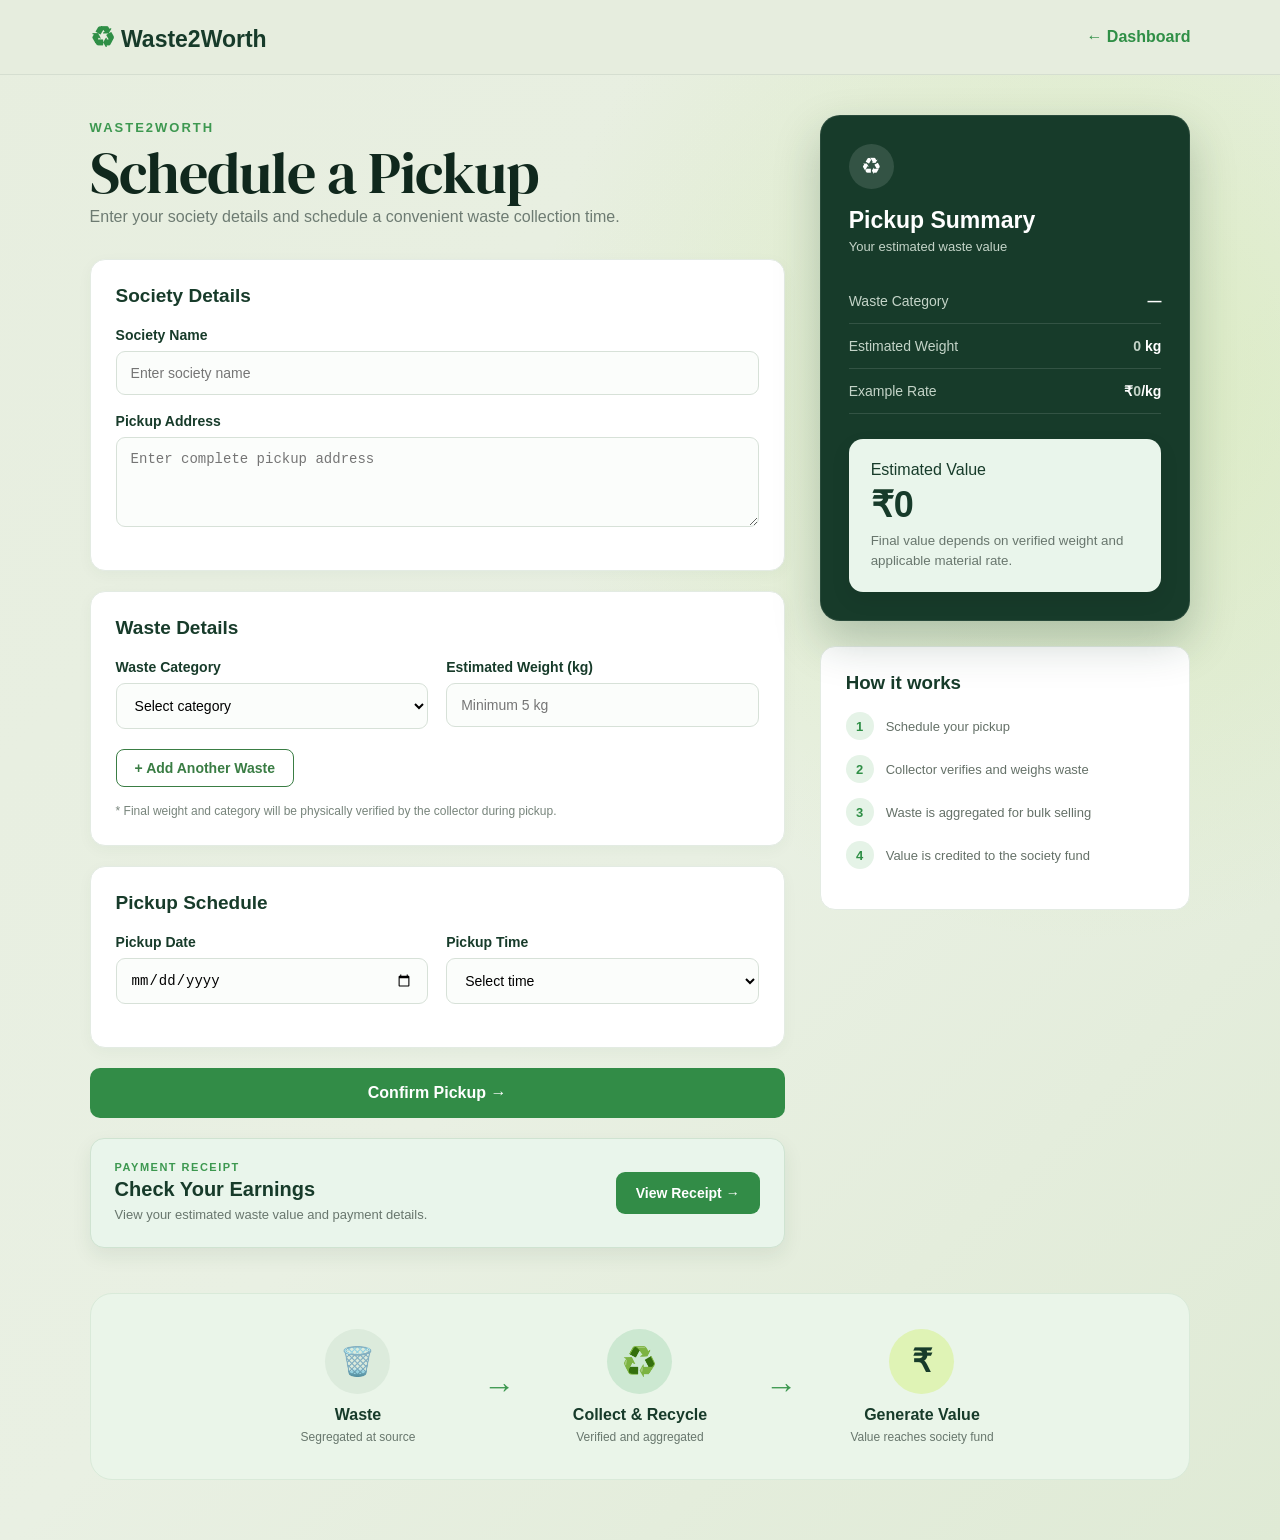
==== index.html @ 1c3fe6f7 "Add files via upload" ====
<!DOCTYPE html>
<html lang="en">

<head>
    <meta charset="UTF-8">
    <meta name="viewport" content="width=device-width, initial-scale=1.0">

    <title>Schedule Pickup | Waste2Worth</title>

    <link rel="preconnect" href="https://fonts.googleapis.com">
    <link rel="preconnect" href="https://fonts.gstatic.com" crossorigin>

    <link href="https://fonts.googleapis.com/css2?family=DM+Serif+Display:ital@0;1&display=swap" rel="stylesheet">

    <link rel="stylesheet" href="style.css">
</head>

<body>

    <!-- ================= NAVBAR ================= -->

    <header class="navbar">

        <div class="logo">
            <span>♻</span> Waste2Worth
        </div>

        <a href="index.html" class="back-btn">
            ← Dashboard
        </a>

    </header>


    <!-- ================= MAIN CONTAINER ================= -->

    <main class="container">

        <!-- ================= LEFT SECTION ================= -->

        <section class="form-section">

            <div class="heading">

                <p class="small-title">
                    WASTE2WORTH
                </p>

                <h1>
                    Schedule a Pickup
                </h1>

                <p>
                    Enter your society details and schedule a convenient
                    waste collection time.
                </p>

            </div>


            <form id="pickupForm">

                <!-- ================= SOCIETY DETAILS ================= -->

                <div class="form-card">

                    <h2>
                        Society Details
                    </h2>

                    <div class="input-group">

                        <label for="societyName">
                            Society Name
                        </label>

                        <input
                            type="text"
                            id="societyName"
                            placeholder="Enter society name"
                            required
                        >

                    </div>


                    <div class="input-group">

                        <label for="address">
                            Pickup Address
                        </label>

                        <textarea
                            id="address"
                            placeholder="Enter complete pickup address"
                            required
                        ></textarea>

                    </div>

                </div>


                <!-- ================= WASTE DETAILS ================= -->

                <div class="form-card">

                    <h2>
                        Waste Details
                    </h2>


                    <div id="wasteContainer">

                        <!-- FIRST WASTE ROW -->

                        <div class="row waste-row">

                            <div class="input-group">

                                <label>
                                    Waste Category
                                </label>

                                <select
                                    class="wasteType"
                                    required
                                >

                                    <option value="">
                                        Select category
                                    </option>

                                    <option value="plastic">
                                        Plastic
                                    </option>

                                    <option value="paper">
                                        Paper
                                    </option>

                                    <option value="metal">
                                        Metal
                                    </option>

                                    <option value="organic">
                                        Organic
                                    </option>

                                    <option value="mixed-recyclable">
                                        Other Recyclable
                                    </option>

                                </select>

                            </div>


                            <div class="input-group">

                                <label>
                                    Estimated Weight (kg)
                                </label>

                                <input
                                    type="number"
                                    class="weight"
                                    placeholder="Minimum 5 kg"
                                    min="5"
                                    step="0.1"
                                    required
                                >

                            </div>

                        </div>

                    </div>


                    <!-- ADD ANOTHER WASTE -->

                    <button
                        type="button"
                        id="addWasteBtn"
                        class="add-waste-btn"
                    >
                        + Add Another Waste
                    </button>


                    <p class="note">
                        * Final weight and category will be physically
                        verified by the collector during pickup.
                    </p>

                </div>


                <!-- ================= PICKUP SCHEDULE ================= -->

                <div class="form-card">

                    <h2>
                        Pickup Schedule
                    </h2>


                    <div class="row">

                        <div class="input-group">

                            <label for="pickupDate">
                                Pickup Date
                            </label>

                            <input
                                type="date"
                                id="pickupDate"
                                required
                            >

                        </div>


                        <div class="input-group">

                            <label for="pickupTime">
                                Pickup Time
                            </label>

                            <select
                                id="pickupTime"
                                required
                            >

                                <option value="">
                                    Select time
                                </option>

                                <option>
                                    9:00 AM - 10:00 AM
                                </option>

                                <option>
                                    10:00 AM - 11:00 AM
                                </option>

                                <option>
                                    11:00 AM - 12:00 PM
                                </option>

                                <option>
                                    2:00 PM - 3:00 PM
                                </option>

                                <option>
                                    4:00 PM - 5:00 PM
                                </option>

                            </select>

                        </div>

                    </div>

                </div>


                <!-- ================= CONFIRM BUTTON ================= -->

                <button
                    type="submit"
                    class="confirm-btn"
                >
                    Confirm Pickup →
                </button>


                <!-- ================= PAYMENT RECEIPT ================= -->

                <div class="payment-receipt-box">

                    <div class="payment-receipt-content">

                        <span class="payment-label">
                            PAYMENT RECEIPT
                        </span>

                        <h3>
                            Check Your Earnings
                        </h3>

                        <p>
                            View your estimated waste value and
                            payment details.
                        </p>

                    </div>


                    <button
                        type="button"
                        onclick="goToPayment()"
                    >
                        View Receipt →
                    </button>

                </div>

            </form>

        </section>


        <!-- ================= RIGHT SUMMARY ================= -->

        <aside class="summary">

            <div class="summary-card">

                <div class="summary-icon">
                    ♻
                </div>


                <h2>
                    Pickup Summary
                </h2>


                <p class="summary-subtitle">
                    Your estimated waste value
                </p>


                <div class="summary-item">

                    <span>
                        Waste Category
                    </span>

                    <strong id="summaryWaste">
                        —
                    </strong>

                </div>


                <div class="summary-item">

                    <span>
                        Estimated Weight
                    </span>

                    <strong>

                        <span id="summaryWeight">
                            0
                        </span>

                        kg

                    </strong>

                </div>


                <div class="summary-item">

                    <span>
                        Example Rate
                    </span>

                    <strong>

                        ₹<span id="summaryRate">
                            0
                        </span>/kg

                    </strong>

                </div>


                <!-- VALUE BOX -->

                <div class="value-box">

                    <span>
                        Estimated Value
                    </span>

                    <h3>
                        ₹<span id="estimatedValue">
                            0
                        </span>
                    </h3>

                    <small>
                        Final value depends on verified weight
                        and applicable material rate.
                    </small>

                </div>

            </div>


            <!-- ================= HOW IT WORKS ================= -->

            <div class="info-card">

                <h3>
                    How it works
                </h3>


                <div class="step">

                    <span>
                        1
                    </span>

                    <p>
                        Schedule your pickup
                    </p>

                </div>


                <div class="step">

                    <span>
                        2
                    </span>

                    <p>
                        Collector verifies and weighs waste
                    </p>

                </div>


                <div class="step">

                    <span>
                        3
                    </span>

                    <p>
                        Waste is aggregated for bulk selling
                    </p>

                </div>


                <div class="step">

                    <span>
                        4
                    </span>

                    <p>
                        Value is credited to the society fund
                    </p>

                </div>

            </div>

        </aside>

    </main>


    <!-- ================= WASTE JOURNEY ================= -->

    <section class="waste-journey">


        <div class="journey-item">

            <div class="journey-icon waste-icon">
                🗑️
            </div>

            <h3>
                Waste
            </h3>

            <p>
                Segregated at source
            </p>

        </div>


        <div class="journey-arrow">
            →
        </div>


        <div class="journey-item">

            <div class="journey-icon recycle-icon">
                ♻️
            </div>

            <h3>
                Collect & Recycle
            </h3>

            <p>
                Verified and aggregated
            </p>

        </div>


        <div class="journey-arrow">
            →
        </div>


        <div class="journey-item">

            <div class="journey-icon money-icon">
                ₹
            </div>

            <h3>
                Generate Value
            </h3>

            <p>
                Value reaches society fund
            </p>

        </div>

    </section>


    <!-- ================= SUCCESS POPUP ================= -->

    <div
        id="successMessage"
        class="success-message"
    >

        <div class="success-box">

            <div class="check">
                ✓
            </div>

            <h2>
                Pickup Scheduled!
            </h2>

            <p>
                Your pickup request has been successfully submitted.
            </p>

            <button onclick="closeSuccess()">
                Done
            </button>

        </div>

    </div>


    <!-- ================= JAVASCRIPT ================= -->

    <script src="app.js"></script>

</body>

</html>
---- style.css ----
/* ===============================
   RESET
================================ */

* {
    margin: 0;
    padding: 0;
    box-sizing: border-box;
}


/* ===============================
   BODY
================================ */

body {

    margin: 0;

    color: #173b2a;

    background:
        radial-gradient(
            circle at 85% 25%,
            rgba(190, 225, 130, 0.35),
            transparent 35%
        ),

        linear-gradient(
            135deg,
            #e7eedf 0%,
            #e9f0e3 55%,
            #dfead5 100%
        );

    min-height: 100vh;

    font-family: Arial, sans-serif;
}


/* ===============================
   NAVBAR
================================ */

.navbar {

    height: 75px;

    background: #e6edde;

    display: flex;

    align-items: center;

    justify-content: space-between;

    padding: 0 7%;

    border-bottom:
        1px solid rgba(23, 59, 42, 0.08);
}


.logo {

    font-size: 23px;

    font-weight: bold;
}


.logo span {

    color: #2f8f46;

    font-size: 28px;
}


.back-btn {

    text-decoration: none;

    color: #2f8f46;

    font-weight: bold;

    transition: 0.2s;
}


.back-btn:hover {

    color: #26763a;
}


/* ===============================
   MAIN CONTAINER
================================ */

.container {

    width: 86%;

    max-width: 1200px;

    margin: 45px auto;

    display: grid;

    grid-template-columns: 1.5fr 0.8fr;

    gap: 35px;
}


/* ===============================
   HEADING
================================ */

.small-title {

    color: #3d9850;

    font-size: 13px;

    font-weight: bold;

    letter-spacing: 2px;

    margin-bottom: 8px;
}


.heading h1 {

    font-family: "DM Serif Display", serif;

    font-size: 58px;

    font-weight: 400;

    line-height: 1.05;

    letter-spacing: -1px;

    color: #10281d;
}


.heading > p:last-child {

    color: #6d7b72;

    margin-bottom: 30px;

    line-height: 1.6;
}


/* ===============================
   FORM CARD
================================ */

.form-card {

    background: white;

    padding: 25px;

    border-radius: 15px;

    margin-bottom: 20px;

    border: 1px solid #e3ebe3;

    box-shadow:
        0 4px 15px rgba(30, 70, 40, 0.04);
}


.form-card h2 {

    font-size: 19px;

    margin-bottom: 20px;
}


/* ===============================
   ROW
================================ */

.row {

    display: grid;

    grid-template-columns: 1fr 1fr;

    gap: 18px;
}


/* ===============================
   INPUT GROUP
================================ */

.input-group {

    display: flex;

    flex-direction: column;

    margin-bottom: 18px;
}


.input-group label {

    font-size: 14px;

    font-weight: bold;

    margin-bottom: 8px;
}


.input-group input,
.input-group textarea,
.input-group select {

    width: 100%;

    padding: 13px 14px;

    border:
        1px solid #d7e1d8;

    border-radius: 9px;

    font-size: 14px;

    outline: none;

    background: #fbfdfb;
}


.input-group textarea {

    height: 90px;

    resize: vertical;
}


.input-group input:focus,
.input-group textarea:focus,
.input-group select:focus {

    border-color: #3d9850;

    box-shadow:
        0 0 0 3px rgba(61, 152, 80, 0.1);
}


/* ===============================
   ADD ANOTHER WASTE
================================ */

.add-waste-btn {

    margin-top: 2px;

    margin-bottom: 15px;

    padding: 10px 18px;

    border:
        1px solid #3A7D44;

    border-radius: 8px;

    background: white;

    color: #3A7D44;

    font-size: 14px;

    font-weight: 600;

    cursor: pointer;

    transition: all 0.3s ease;
}


.add-waste-btn:hover {

    background: #3A7D44;

    color: white;

    transform: translateY(-2px);

    box-shadow:
        0 4px 10px rgba(58, 125, 68, 0.2);
}


.add-waste-btn:active {

    transform: translateY(0);
}


/* ===============================
   NOTE
================================ */

.note {

    font-size: 12px;

    color: #78857c;

    line-height: 1.5;
}


/* ===============================
   CONFIRM BUTTON
================================ */

.confirm-btn {

    width: 100%;

    border: none;

    background: #328c47;

    color: white;

    padding: 16px;

    border-radius: 10px;

    font-size: 16px;

    font-weight: bold;

    cursor: pointer;

    transition: 0.2s;
}


.confirm-btn:hover {

    background: #173b2a;

    transform: translateY(-1px);
}


/* ===============================
   PAYMENT RECEIPT BOX
================================ */

.payment-receipt-box {

    margin-top: 20px;

    padding: 22px 24px;

    background: #e9f5eb;

    border:
        1px solid #cfe3d1;

    border-radius: 14px;

    display: flex;

    align-items: center;

    justify-content: space-between;

    gap: 20px;

    box-shadow:
        0 8px 20px rgba(23, 59, 42, 0.08);

    transition: all 0.3s ease;
}


.payment-receipt-box:hover {

    transform: translateY(-2px);

    box-shadow:
        0 10px 25px rgba(23, 59, 42, 0.12);
}


/* PAYMENT TEXT */

.payment-receipt-content {

    display: flex;

    flex-direction: column;
}


.payment-label {

    color: #3d9850;

    font-size: 11px;

    font-weight: bold;

    letter-spacing: 1.5px;

    margin-bottom: 5px;
}


.payment-receipt-content h3 {

    color: #173b2a;

    font-size: 20px;

    margin: 0 0 5px;
}


.payment-receipt-content p {

    color: #68766d;

    font-size: 13px;

    margin: 0;

    line-height: 1.4;
}


/* PAYMENT BUTTON */

.payment-receipt-box button {

    border: none;

    background: #328c47;

    color: white;

    padding: 13px 20px;

    border-radius: 9px;

    font-size: 14px;

    font-weight: bold;

    cursor: pointer;

    white-space: nowrap;

    transition: 0.2s;
}


.payment-receipt-box button:hover {

    background: #173b2a;

    transform: translateY(-1px);

    box-shadow:
        0 5px 12px rgba(23, 59, 42, 0.18);
}


/* ===============================
   SUMMARY
================================ */

.summary-card {

    background: #173b2a;

    color: white;

    padding: 28px;

    border-radius: 20px;

    position: sticky;

    top: 25px;

    box-shadow:
        0 20px 45px rgba(23, 59, 42, 0.25);

    transform: translateY(-5px);

    border:
        1px solid rgba(255, 255, 255, 0.08);
}


.summary-icon {

    width: 45px;

    height: 45px;

    background:
        rgba(255, 255, 255, 0.12);

    border-radius: 50%;

    display: flex;

    align-items: center;

    justify-content: center;

    font-size: 23px;

    margin-bottom: 18px;
}


.summary-card h2 {

    font-size: 23px;
}


.summary-subtitle {

    color: #c4d4c8;

    font-size: 13px;

    margin-top: 5px;

    margin-bottom: 25px;
}


.summary-item {

    display: flex;

    justify-content: space-between;

    gap: 15px;

    padding: 14px 0;

    border-bottom:
        1px solid rgba(255, 255, 255, 0.12);

    font-size: 14px;
}


.summary-item span:first-child {

    color: #c4d4c8;
}


/* ===============================
   VALUE BOX
================================ */

.value-box {

    margin-top: 25px;

    background: #e9f5eb;

    color: #173b2a;

    padding: 22px;

    border-radius: 14px;

    box-shadow:
        0 8px 20px rgba(0, 0, 0, 0.08);
}


.value-box h3 {

    font-size: 36px;

    margin: 5px 0;

    font-weight: 800;
}


.value-box small {

    color: #68766d;

    line-height: 1.4;
}


/* ===============================
   HOW IT WORKS
================================ */

.info-card {

    background: white;

    padding: 25px;

    margin-top: 20px;

    border-radius: 15px;

    border:
        1px solid #e3ebe3;
}


.info-card h3 {

    margin-bottom: 18px;
}


.step {

    display: flex;

    align-items: center;

    gap: 12px;

    margin: 15px 0;
}


.step span {

    min-width: 28px;

    height: 28px;

    border-radius: 50%;

    background: #e5f3e7;

    color: #2f8f46;

    display: flex;

    align-items: center;

    justify-content: center;

    font-weight: bold;

    font-size: 13px;
}


.step p {

    font-size: 13px;

    color: #657168;
}


/* ===============================
   WASTE JOURNEY
================================ */

.waste-journey {

    width: 86%;

    max-width: 1200px;

    margin: 20px auto 60px;

    padding: 35px 30px;

    background: #eaf5e9;

    border-radius: 22px;

    display: flex;

    align-items: center;

    justify-content: center;

    gap: 35px;

    border:
        1px solid #d9ead9;
}


.journey-item {

    text-align: center;

    min-width: 180px;
}


.journey-icon {

    width: 65px;

    height: 65px;

    margin: 0 auto 12px;

    border-radius: 50%;

    display: flex;

    align-items: center;

    justify-content: center;

    font-size: 28px;
}


.waste-icon {

    background: #dcebdc;
}


.recycle-icon {

    background: #cce8d1;
}


.money-icon {

    background: #dff3b5;

    color: #173b2a;

    font-size: 32px;

    font-weight: bold;
}


.journey-item h3 {

    font-size: 16px;

    margin-bottom: 6px;
}


.journey-item p {

    color: #68776d;

    font-size: 12px;
}


.journey-arrow {

    font-size: 32px;

    color: #3d9850;

    font-weight: bold;
}


/* ===============================
   SUCCESS MESSAGE
================================ */

.success-message {

    display: none;

    position: fixed;

    inset: 0;

    background:
        rgba(10, 35, 20, 0.55);

    align-items: center;

    justify-content: center;

    z-index: 100;
}


.success-box {

    background: white;

    width: 90%;

    max-width: 400px;

    padding: 35px;

    border-radius: 18px;

    text-align: center;
}


.check {

    width: 55px;

    height: 55px;

    background: #dff1e2;

    color: #2f8f46;

    border-radius: 50%;

    margin: 0 auto 15px;

    display: flex;

    align-items: center;

    justify-content: center;

    font-size: 28px;
}


.success-box h2 {

    margin-bottom: 10px;
}


.success-box p {

    color: #68766d;

    margin-bottom: 22px;
}


.success-box button {

    border: none;

    background: #328c47;

    color: white;

    padding: 12px 30px;

    border-radius: 8px;

    cursor: pointer;

    font-weight: bold;
}


/* ===============================
   MOBILE
================================ */

@media (max-width: 850px) {

    .container {

        grid-template-columns: 1fr;
    }


    .summary-card {

        position: static;
    }


    .row {

        grid-template-columns: 1fr;

        gap: 0;
    }


    .heading h1 {

        font-size: 42px;
    }


    .waste-journey {

        flex-direction: column;

        gap: 20px;
    }


    .journey-arrow {

        transform: rotate(90deg);
    }

}


/* ===============================
   SMALL MOBILE
================================ */

@media (max-width: 600px) {

    .navbar {

        padding: 0 5%;
    }


    .logo {

        font-size: 19px;
    }


    .container {

        width: 92%;

        margin: 30px auto;
    }


    .heading h1 {

        font-size: 36px;
    }


    .form-card {

        padding: 20px;
    }


    .payment-receipt-box {

        flex-direction: column;

        align-items: flex-start;
    }


    .payment-receipt-box button {

        width: 100%;
    }


    .waste-journey {

        width: 92%;

        padding: 30px 20px;
    }

}
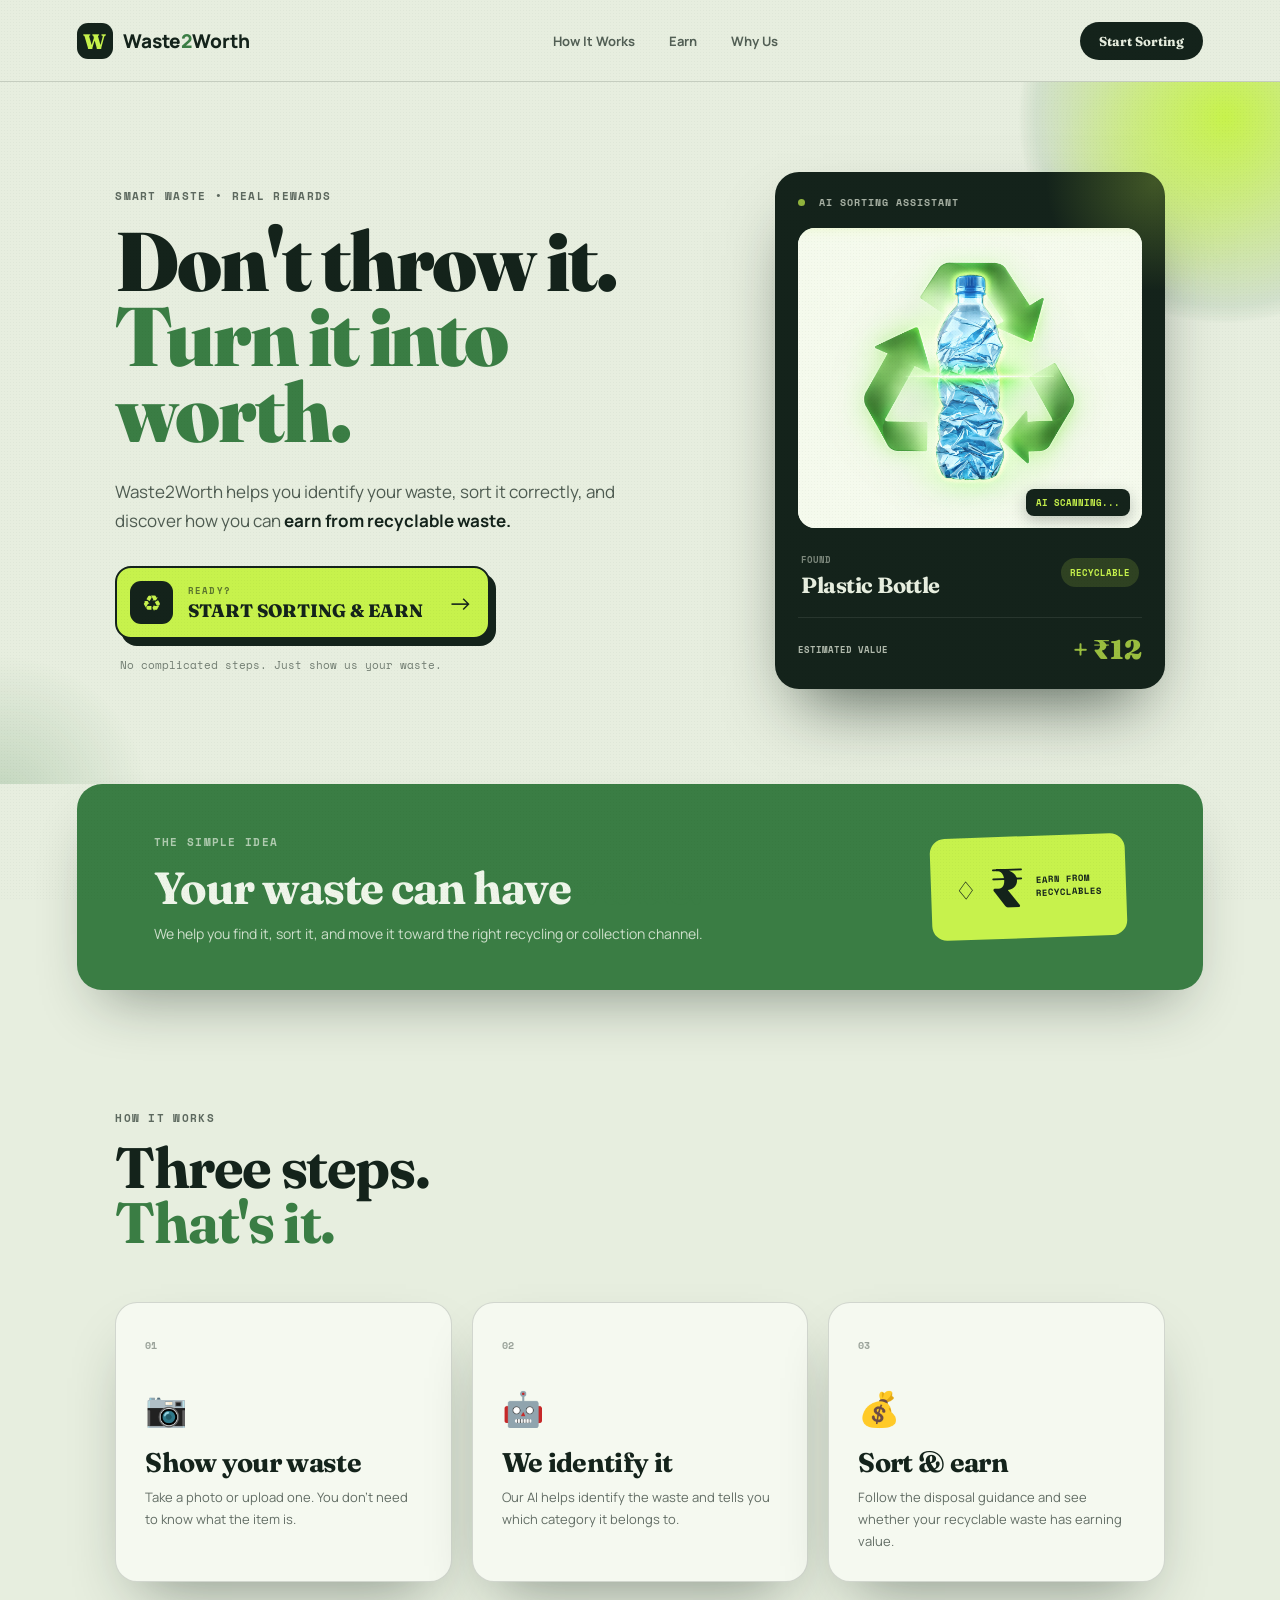
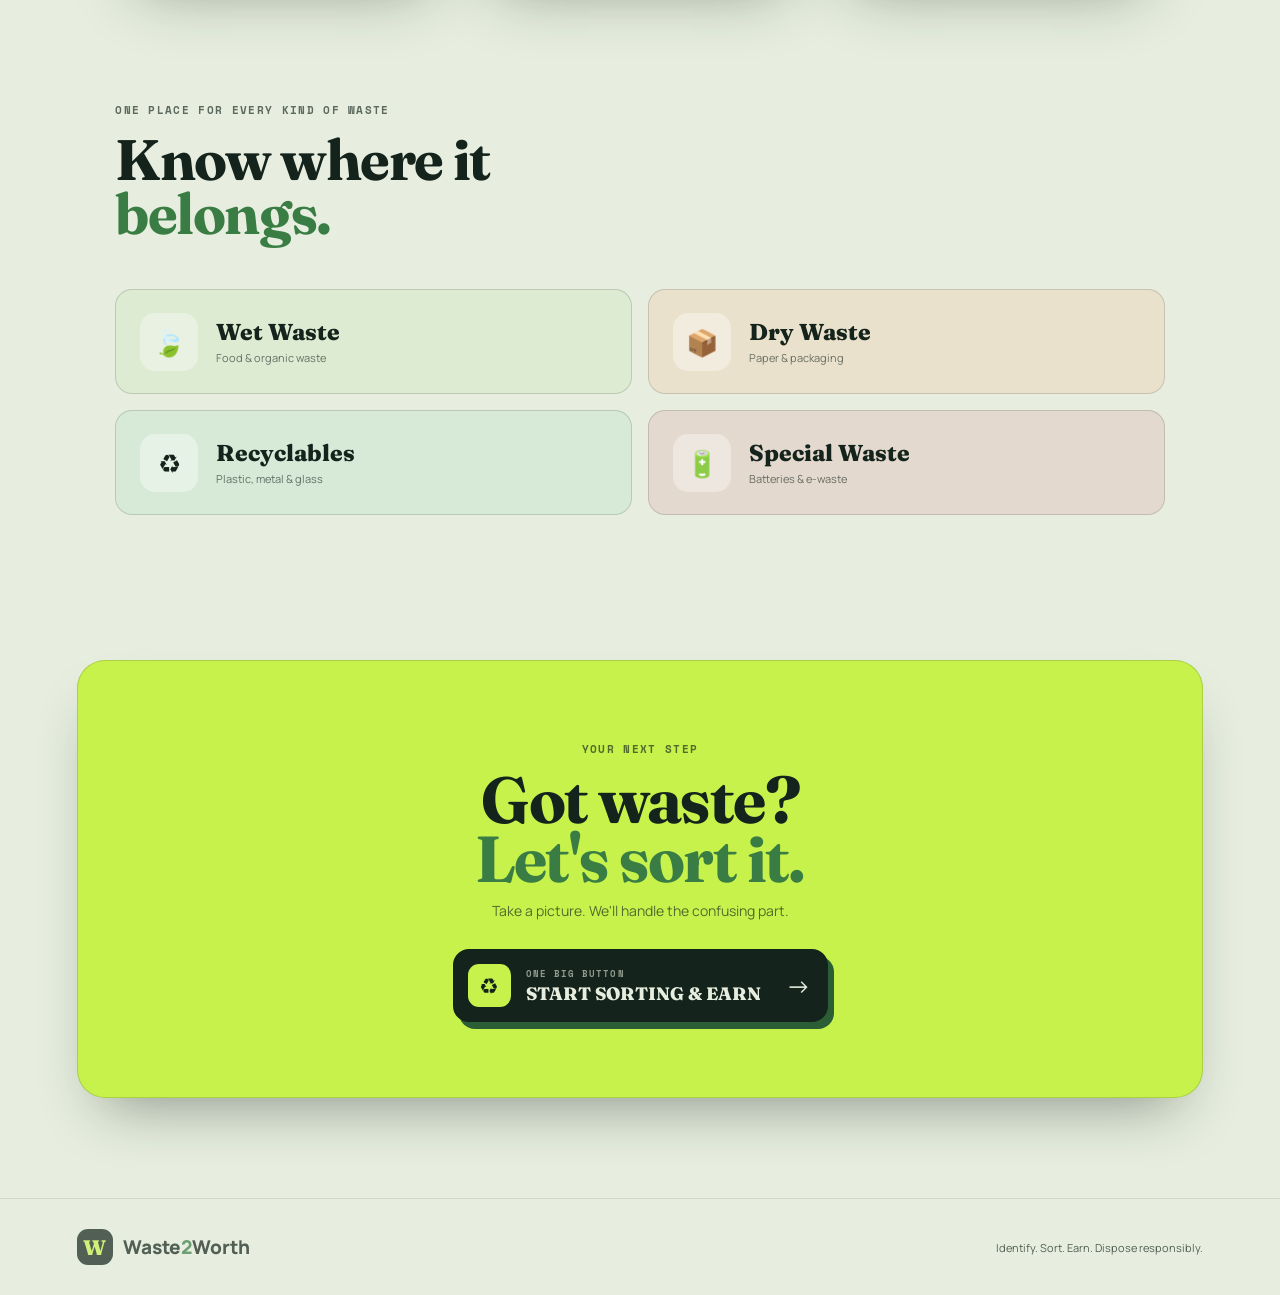
==== commit 60896a90: "Set Waste2Worth landing page as homepage" ====
--- a/index.html
+++ b/index.html
@@ -1,581 +1,276 @@
 <!DOCTYPE html>
 <html lang="en">
-
 <head>
-    <meta charset="UTF-8">
-    <meta name="viewport" content="width=device-width, initial-scale=1.0">
-
-    <title>Schedule Pickup | Waste2Worth</title>
-
-    <link rel="preconnect" href="https://fonts.googleapis.com">
-    <link rel="preconnect" href="https://fonts.gstatic.com" crossorigin>
-
-    <link href="https://fonts.googleapis.com/css2?family=DM+Serif+Display:ital@0;1&display=swap" rel="stylesheet">
-
-    <link rel="stylesheet" href="style.css">
+  <meta charset="UTF-8">
+  <meta name="viewport" content="width=device-width, initial-scale=1.0">
+  <title>Waste2Worth — Turn Waste Into Worth</title>
+  <link rel="preconnect" href="https://fonts.googleapis.com">
+  <link rel="preconnect" href="https://fonts.gstatic.com" crossorigin>
+  <link href="https://fonts.googleapis.com/css2?family=Fraunces:wght@500;700;800;900&family=Manrope:wght@400;500;600;700;800&family=Space+Mono:wght@400;700&display=swap" rel="stylesheet">
+<style>
+*{box-sizing:border-box;margin:0;padding:0}
+:root{
+ --ink:#14231B;--kraft:#E7EEDF;--kraft-dim:#D9E5CC;--leaf:#3A7D44;
+ --leaf-deep:#2C5E35;--sage:#8AA679;--compost:#6B4F3B;--credit:#C7F24C;
+ --line:rgba(20,35,27,.16);--paper:#F5F9F0;
+ --shadow:0 30px 60px -25px rgba(20,35,27,.45)
+}
+html{scroll-behavior:smooth}
+body{background:var(--kraft);color:var(--ink);font-family:Manrope,sans-serif;overflow-x:hidden}
+body:before{content:"";position:fixed;inset:0;pointer-events:none;opacity:.5;background-image:radial-gradient(rgba(20,35,27,.06) .7px,transparent .7px);background-size:3px 3px;z-index:20}
+h1,h2,h3{font-family:Fraunces,serif;letter-spacing:-.025em}
+a{text-decoration:none;color:inherit}
+
+.nav{height:82px;padding:0 6vw;display:flex;align-items:center;justify-content:space-between;border-bottom:1px solid var(--line);position:relative;z-index:10}
+.logo{display:flex;align-items:center;gap:10px;font-weight:800;font-size:19px}
+.logo>span:last-child>span{color:var(--leaf)}
+.logo-mark{width:36px;height:36px;border-radius:11px;background:var(--ink);color:var(--credit);display:grid;place-items:center;font-family:Fraunces;font-size:21px}
+.nav nav{display:flex;gap:34px;font-size:13px;font-weight:700}
+.nav nav a{opacity:.7;transition:.2s}.nav nav a:hover{opacity:1}
+.nav-cta{background:var(--ink);color:var(--kraft);padding:11px 19px;border-radius:999px;font-family:Fraunces;font-weight:700;font-size:13px;transition:.22s}
+.nav-cta:hover{background:var(--leaf-deep);transform:translateY(-2px)}
+
+.hero{min-height:650px;padding:90px 9vw 95px;display:grid;grid-template-columns:1.05fr .75fr;gap:9vw;align-items:center;position:relative;overflow:hidden}
+.blob{position:absolute;border-radius:50%;filter:blur(1px);pointer-events:none}
+.blob-one{width:410px;height:410px;right:-150px;top:-170px;background:radial-gradient(circle,var(--credit),rgba(58,125,68,.12) 65%,transparent 72%)}
+.blob-two{width:300px;height:300px;left:-150px;bottom:-170px;background:radial-gradient(circle,rgba(58,125,68,.22),transparent 70%)}
+.hero-copy{position:relative;z-index:2;max-width:720px}
+.eyebrow{font-family:"Space Mono",monospace;font-size:11px;font-weight:700;letter-spacing:.12em;opacity:.65}
+.hero h1{font-size:clamp(54px,6.5vw,92px);line-height:.91;margin:20px 0 27px;font-weight:900}
+em{font-style:normal;color:var(--leaf)}
+.hero-text{font-size:17px;line-height:1.7;max-width:600px;color:rgba(20,35,27,.72)}
+.hero-text strong{color:var(--ink)}
+
+.main-button{display:flex;align-items:center;gap:15px;width:max-content;margin-top:31px;padding:13px 15px 13px 13px;background:var(--credit);border:2px solid var(--ink);border-radius:16px;box-shadow:6px 7px 0 var(--ink);transition:transform .22s cubic-bezier(.34,1.56,.64,1),box-shadow .22s}
+.main-button:hover{transform:translate(2px,2px);box-shadow:3px 4px 0 var(--ink)}
+.main-button .button-icon{width:43px;height:43px;border-radius:11px;background:var(--ink);color:var(--credit);display:grid;place-items:center;font-size:22px}
+.main-button small{display:block;font:700 9px "Space Mono";letter-spacing:.12em;opacity:.6;margin-bottom:2px}
+.main-button strong{font:800 18px Fraunces,serif;display:block}
+.arrow{font-size:25px;margin-left:10px}
+.micro-note{font:11px "Space Mono";opacity:.55;margin:18px 0 0 5px}
+
+.hero-card{background:var(--ink);color:var(--kraft);border-radius:24px;padding:23px;box-shadow:0 35px 65px -25px rgba(20,35,27,.7);position:relative;z-index:2;transition:transform .35s ease-out,box-shadow .35s}
+.hero-card:before{content:"";position:absolute;width:220px;height:220px;right:-100px;top:-100px;border-radius:50%;background:radial-gradient(circle,rgba(199,242,76,.25),transparent 70%)}
+.card-top{font:700 10px "Space Mono";letter-spacing:.1em;opacity:.7;margin-bottom:18px}
+.live-dot{display:inline-block;width:7px;height:7px;border-radius:50%;background:var(--credit);margin-right:7px}
+.waste-photo{height:300px;border-radius:17px;background:#eef6e7;position:relative;overflow:hidden;display:flex;align-items:center;justify-content:center}
+.waste-photo:after{content:"";position:absolute;inset:0;background:radial-gradient(circle at 50% 45%,rgba(255,255,255,.12),transparent 55%);pointer-events:none;z-index:2}
+.scan-image{width:100%;height:100%;object-fit:cover;display:block;position:relative;z-index:1}
+.scan-overlay{position:absolute;left:0;right:0;top:-5%;height:3px;background:var(--credit);box-shadow:0 0 18px 5px rgba(199,242,76,.55);z-index:4;animation:scanMove 2.7s ease-in-out infinite}
+.scan-label{position:absolute;right:12px;bottom:12px;background:var(--ink);color:var(--credit);padding:7px 10px;border-radius:8px;font:700 9px "Space Mono";z-index:5;box-shadow:0 5px 15px rgba(20,35,27,.25)}
+@keyframes scanMove{0%,100%{top:4%}50%{top:94%}}
+.result{display:flex;align-items:center;justify-content:space-between;padding:18px 3px}
+.result-label{font:700 9px "Space Mono";opacity:.5}.result h3{font-size:22px;margin-top:3px}
+.category{font:700 9px "Space Mono";background:rgba(199,242,76,.15);color:var(--credit);padding:8px 9px;border-radius:999px}
+.earn-strip{border-top:1px solid rgba(231,238,223,.13);padding-top:15px;display:flex;justify-content:space-between;align-items:center;font:700 9px "Space Mono";opacity:.75}
+.earn-strip strong{font:900 27px Fraunces;color:var(--credit)}
+
+.earn-banner{margin:0 6vw;padding:45px 6vw;background:var(--leaf);color:#eef5e9;border-radius:25px;display:flex;justify-content:space-between;align-items:center;box-shadow:var(--shadow)}
+.earn-banner h2{font-size:45px;margin:9px 0 8px}.earn-banner p{max-width:650px;opacity:.82;font-size:14px;line-height:1.6}
+.big-earn{display:flex;align-items:center;gap:13px;background:var(--credit);color:var(--ink);padding:17px 24px;border-radius:15px;transform:rotate(-2deg);white-space:nowrap}
+.big-earn strong{font:900 55px Fraunces}.big-earn span{font-size:25px}.big-earn small{font:700 9px "Space Mono";line-height:1.4}
+
+.how,.categories{padding:115px 9vw}
+.section-heading h2{font-size:57px;line-height:.95;margin-top:14px}
+.steps{display:grid;grid-template-columns:repeat(3,1fr);gap:20px;margin-top:52px}
+.step-card{background:var(--paper);border:1px solid var(--line);border-radius:22px;padding:29px;min-height:260px;box-shadow:var(--shadow);position:relative;transition:transform .35s ease-out,box-shadow .35s}
+.step-card:hover{box-shadow:0 38px 70px -25px rgba(20,35,27,.5)}
+.step-number{font:700 10px "Space Mono";opacity:.4}
+.step-icon{font-size:34px;margin:31px 0 15px}.step-card h3{font-size:27px}.step-card p{font-size:13px;line-height:1.7;opacity:.65;margin-top:7px}
+
+.categories{padding-top:0}.category-grid{display:grid;grid-template-columns:repeat(2,1fr);gap:16px;margin-top:48px}
+.category-card{min-height:105px;padding:20px 24px;border-radius:17px;display:flex;align-items:center;gap:18px;border:1px solid var(--line);transition:transform .3s}
+.category-card>span{width:58px;height:58px;border-radius:15px;display:grid;place-items:center;font-size:26px;background:rgba(255,255,255,.35)}
+.category-card b{display:block;font:800 23px Fraunces}.category-card small{display:block;font-size:11px;opacity:.6;margin-top:4px}
+.wet{background:#dcebd2}.dry{background:#e9e1cc}.recycle{background:#d6ead7}.special{background:#e4d9ce}
+
+.final-cta{padding:30px 6vw 100px}.cta-inner{background:var(--credit);border:1px solid var(--line);border-radius:28px;padding:75px 9vw;text-align:center;box-shadow:var(--shadow)}
+.cta-inner h2{font-size:65px;line-height:.9;margin:13px 0}.cta-inner p{font-size:14px;opacity:.65}
+.cta-inner .main-button{margin:29px auto 0;text-align:left}.main-button.dark{background:var(--ink);color:var(--kraft);border-color:var(--ink);box-shadow:6px 7px 0 var(--leaf-deep)}.main-button.dark .button-icon{background:var(--credit);color:var(--ink)}
+
+footer{border-top:1px solid var(--line);padding:30px 6vw;display:flex;justify-content:space-between;align-items:center;font-size:11px;opacity:.7}
+
+.reveal{opacity:0;transform:translateY(28px);transition:opacity .7s,transform .7s cubic-bezier(.2,.8,.2,1)}.reveal.in{opacity:1;transform:translateY(0)}
+@media(max-width:850px){.nav nav{display:none}.hero{grid-template-columns:1fr;padding-top:65px}.hero-card{max-width:500px}.earn-banner{gap:30px;flex-direction:column;align-items:flex-start}.steps{grid-template-columns:1fr}.category-grid{grid-template-columns:1fr}}
+@media(max-width:600px){.nav{padding:0 20px}.nav-cta{display:none}.hero{padding:55px 25px 70px}.hero h1{font-size:53px}.hero-text{font-size:15px}.main-button strong{font-size:15px}.hero-card{padding:17px}.earn-banner{margin:0 18px;padding:35px 27px}.earn-banner h2{font-size:37px}.big-earn{align-self:center}.how,.categories{padding:85px 25px}.section-heading h2{font-size:48px}.category-card b{font-size:20px}.final-cta{padding:10px 18px 65px}.cta-inner{padding:60px 20px}.cta-inner h2{font-size:51px}.cta-inner .main-button{width:100%}footer{padding:25px;gap:15px;flex-direction:column;align-items:flex-start}}
+
+</style>
 </head>
-
 <body>
 
-    <!-- ================= NAVBAR ================= -->
-
-    <header class="navbar">
-
-        <div class="logo">
-            <span>♻</span> Waste2Worth
+<header class="nav">
+  <a class="logo" href="#">
+    <span class="logo-mark">W</span>
+    <span>Waste<span>2</span>Worth</span>
+  </a>
+  <nav>
+    <a href="#how">How It Works</a>
+    <a href="#earn">Earn</a>
+    <a href="#why">Why Us</a>
+  </nav>
+  <a class="nav-cta" href="login page/login.html">Start Sorting</a>
+</header>
+
+<main>
+
+  <section class="hero" id="start">
+    <div class="blob blob-one"></div>
+    <div class="blob blob-two"></div>
+
+    <div class="hero-copy reveal">
+      <div class="eyebrow">SMART WASTE • REAL REWARDS</div>
+      <h1>Don't throw it.<br><em>Turn it into worth.</em></h1>
+      <p class="hero-text">
+        Waste2Worth helps you identify your waste, sort it correctly,
+        and discover how you can <strong>earn from recyclable waste.</strong>
+      </p>
+
+      <a href="login page/login.html" class="main-button magnetic">
+        <span class="button-icon">♻</span>
+        <span>
+          <small>READY?</small>
+          <strong>START SORTING & EARN</strong>
+        </span>
+        <span class="arrow">→</span>
+      </a>
+
+      <div class="micro-note">No complicated steps. Just show us your waste.</div>
+    </div>
+
+    <div class="hero-card magnetic reveal">
+      <div class="card-top">
+        <span class="live-dot"></span>
+        AI SORTING ASSISTANT
+      </div>
+      <div class="waste-photo ai-scan-window">
+        <img class="scan-image" src="[data-uri]